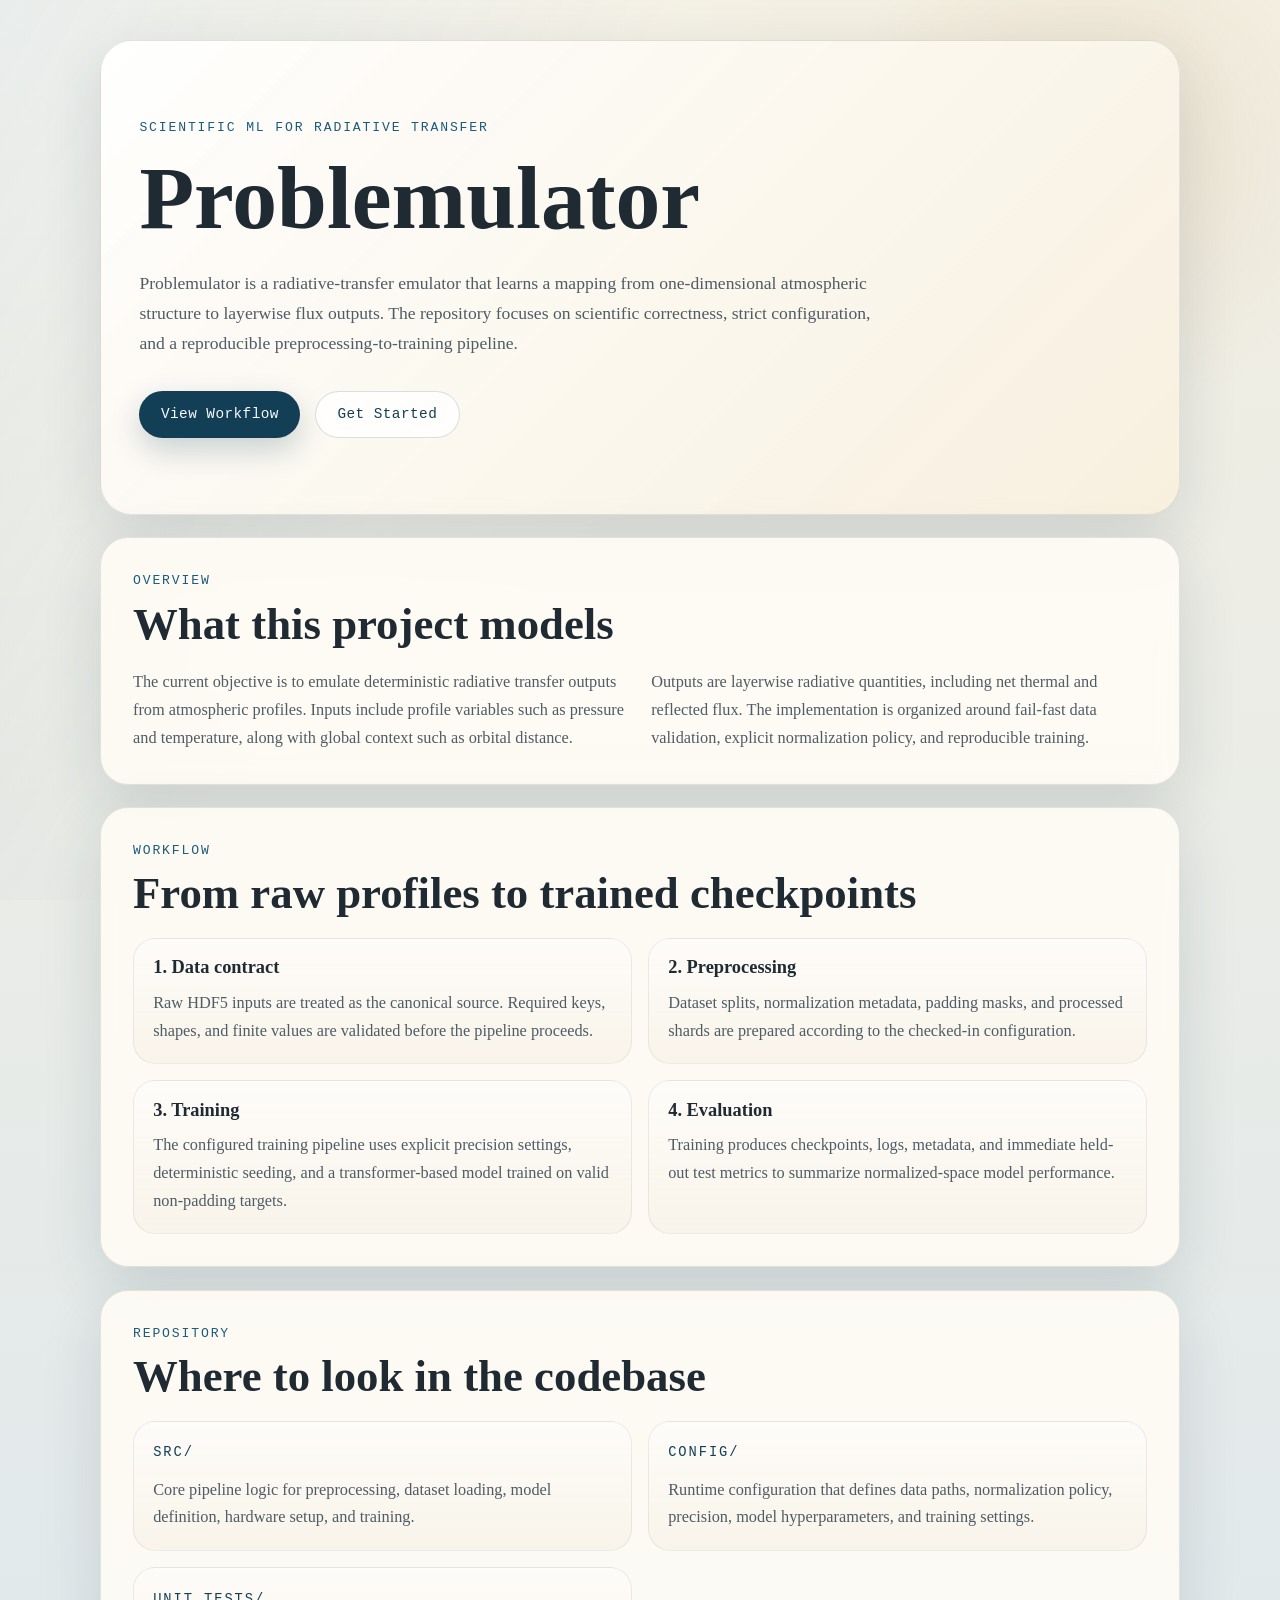
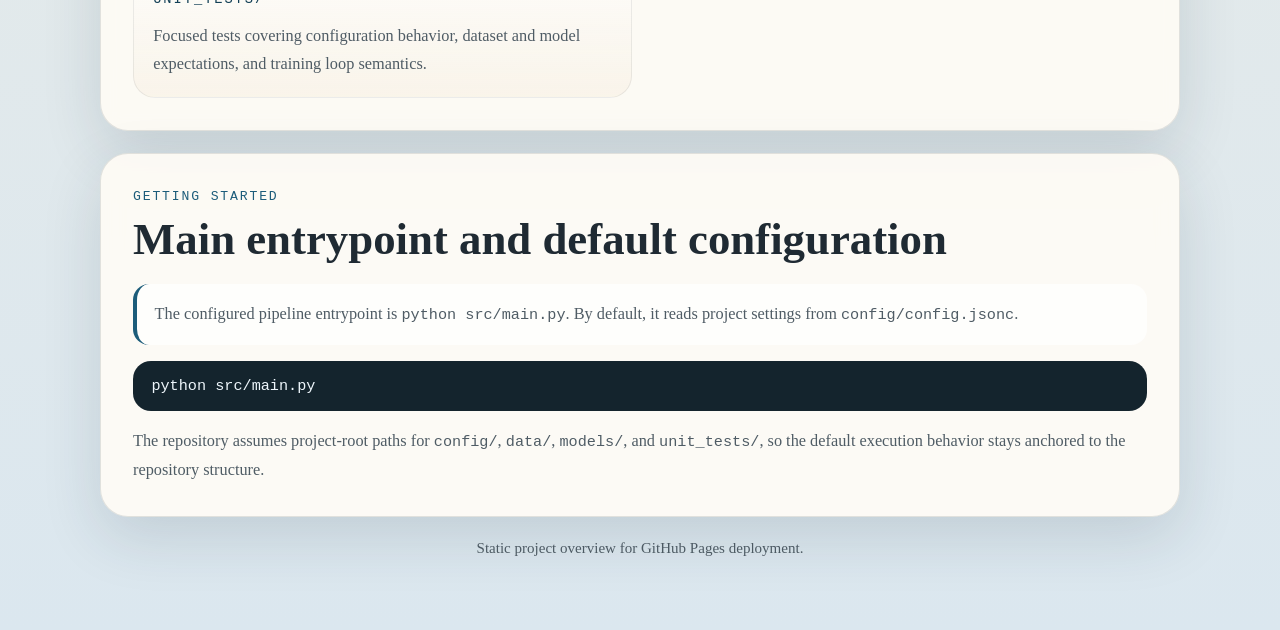
==== docs/index.html @ 1169bf48 "added docs" ====
<!DOCTYPE html>
<html lang="en">
<head>
  <meta http-equiv="Content-Type" content="text/html; charset=utf-8">
  <meta name="viewport" content="width=device-width, initial-scale=1">
  <title>Problemulator</title>
  <meta
    name="description"
    content="Problemulator is a scientific emulator for one-dimensional radiative transfer profiles."
  >
  <link rel="stylesheet" type="text/css" href="assets/site.css">
</head>
<body>
  <div class="page-shell">
    <div class="hero">
      <p class="eyebrow">Scientific ML for Radiative Transfer</p>
      <h1>Problemulator</h1>
      <p class="hero-copy">
        Problemulator is a radiative-transfer emulator that learns a mapping from
        one-dimensional atmospheric structure to layerwise flux outputs. The
        repository focuses on scientific correctness, strict configuration, and a
        reproducible preprocessing-to-training pipeline.
      </p>
      <div class="hero-actions">
        <a class="button button-primary" href="#workflow">View Workflow</a>
        <a class="button button-secondary" href="#getting-started">Get Started</a>
      </div>
    </div>

    <div class="main-content">
      <div class="section-card" id="overview">
        <div class="section-heading">
          <p class="section-label">Overview</p>
          <h2>What this project models</h2>
        </div>
        <div class="two-column">
          <div>
            <p>
              The current objective is to emulate deterministic radiative transfer
              outputs from atmospheric profiles. Inputs include profile variables
              such as pressure and temperature, along with global context such as
              orbital distance.
            </p>
          </div>
          <div>
            <p>
              Outputs are layerwise radiative quantities, including net thermal and
              reflected flux. The implementation is organized around fail-fast data
              validation, explicit normalization policy, and reproducible training.
            </p>
          </div>
        </div>
      </div>

      <div class="section-card" id="workflow">
        <div class="section-heading">
          <p class="section-label">Workflow</p>
          <h2>From raw profiles to trained checkpoints</h2>
        </div>
        <div class="grid">
          <div class="info-card">
            <h3>1. Data contract</h3>
            <p>
              Raw HDF5 inputs are treated as the canonical source. Required keys,
              shapes, and finite values are validated before the pipeline proceeds.
            </p>
          </div>
          <div class="info-card">
            <h3>2. Preprocessing</h3>
            <p>
              Dataset splits, normalization metadata, padding masks, and processed
              shards are prepared according to the checked-in configuration.
            </p>
          </div>
          <div class="info-card">
            <h3>3. Training</h3>
            <p>
              The configured training pipeline uses explicit precision settings,
              deterministic seeding, and a transformer-based model trained on valid
              non-padding targets.
            </p>
          </div>
          <div class="info-card">
            <h3>4. Evaluation</h3>
            <p>
              Training produces checkpoints, logs, metadata, and immediate held-out
              test metrics to summarize normalized-space model performance.
            </p>
          </div>
        </div>
      </div>

      <div class="section-card" id="structure">
        <div class="section-heading">
          <p class="section-label">Repository</p>
          <h2>Where to look in the codebase</h2>
        </div>
        <div class="grid">
          <div class="path-card">
            <p class="path-name">src/</p>
            <p>
              Core pipeline logic for preprocessing, dataset loading, model
              definition, hardware setup, and training.
            </p>
          </div>
          <div class="path-card">
            <p class="path-name">config/</p>
            <p>
              Runtime configuration that defines data paths, normalization policy,
              precision, model hyperparameters, and training settings.
            </p>
          </div>
          <div class="path-card">
            <p class="path-name">unit_tests/</p>
            <p>
              Focused tests covering configuration behavior, dataset and model
              expectations, and training loop semantics.
            </p>
          </div>
        </div>
      </div>

      <div class="section-card" id="getting-started">
        <div class="section-heading">
          <p class="section-label">Getting Started</p>
          <h2>Main entrypoint and default configuration</h2>
        </div>
        <div class="callout">
          <p>
            The configured pipeline entrypoint is <code>python src/main.py</code>.
            By default, it reads project settings from
            <code>config/config.jsonc</code>.
          </p>
        </div>
        <div class="code-block">
<pre><code>python src/main.py</code></pre>
        </div>
        <p class="supporting-copy">
          The repository assumes project-root paths for <code>config/</code>,
          <code>data/</code>, <code>models/</code>, and <code>unit_tests/</code>,
          so the default execution behavior stays anchored to the repository
          structure.
        </p>
      </div>
    </div>

    <div class="footer">
      <p>Static project overview for GitHub Pages deployment.</p>
    </div>
  </div>
</body>
</html>
---- docs/assets/site.css ----
:root {
  --bg-top: #f3efe2;
  --bg-bottom: #dbe7ef;
  --panel: rgba(255, 252, 246, 0.9);
  --panel-strong: #f9f4ea;
  --text-main: #1f2a33;
  --text-soft: #4f5c65;
  --accent: #1c5c7a;
  --accent-strong: #123f56;
  --line: rgba(31, 42, 51, 0.12);
  --shadow: 0 20px 60px rgba(29, 50, 63, 0.14);
  --max-width: 1080px;
}

* {
  box-sizing: border-box;
}

html {
  scroll-behavior: smooth;
}

body {
  margin: 0;
  min-height: 100vh;
  color: var(--text-main);
  font-family: "Iowan Old Style", "Palatino Linotype", "Book Antiqua", Georgia, serif;
  background:
    radial-gradient(circle at top left, rgba(255, 255, 255, 0.7), transparent 32%),
    linear-gradient(180deg, var(--bg-top) 0%, var(--bg-bottom) 100%);
}

body::before {
  content: "";
  position: fixed;
  inset: 0;
  pointer-events: none;
  background:
    linear-gradient(120deg, rgba(28, 92, 122, 0.08), transparent 38%),
    radial-gradient(circle at 85% 18%, rgba(196, 137, 70, 0.12), transparent 20%);
}

.page-shell {
  position: relative;
  width: min(calc(100% - 2rem), var(--max-width));
  margin: 0 auto;
  padding: 2.5rem 0 4rem;
}

.hero {
  padding: 4.75rem clamp(1.5rem, 3vw, 3rem);
  border: 1px solid var(--line);
  border-radius: 32px;
  background:
    linear-gradient(135deg, rgba(255, 255, 255, 0.85), rgba(247, 239, 221, 0.92)),
    var(--panel);
  box-shadow: var(--shadow);
}

.eyebrow,
.section-label,
.path-name {
  margin: 0;
  font-family: "Courier New", Courier, monospace;
  letter-spacing: 0.14em;
  text-transform: uppercase;
}

.eyebrow,
.section-label {
  color: var(--accent);
  font-size: 0.82rem;
}

h1,
h2,
h3 {
  margin: 0;
  line-height: 1.05;
  font-weight: 700;
}

h1 {
  max-width: 10ch;
  margin-top: 0.75rem;
  font-size: clamp(3rem, 8vw, 5.6rem);
}

h2 {
  margin-top: 0.5rem;
  font-size: clamp(1.85rem, 3.8vw, 2.8rem);
}

h3 {
  font-size: 1.15rem;
}

p {
  margin: 0;
  line-height: 1.7;
  font-size: 1.02rem;
  color: var(--text-soft);
}

.hero-copy {
  max-width: 46rem;
  margin-top: 1.5rem;
  font-size: 1.1rem;
}

.hero-actions {
  display: flex;
  flex-wrap: wrap;
  gap: 0.9rem;
  margin-top: 2rem;
}

.button {
  display: inline-flex;
  align-items: center;
  justify-content: center;
  padding: 0.9rem 1.35rem;
  border-radius: 999px;
  font-family: "Courier New", Courier, monospace;
  font-size: 0.9rem;
  letter-spacing: 0.03em;
  text-decoration: none;
  transition: transform 180ms ease, box-shadow 180ms ease, background-color 180ms ease;
}

.button:hover,
.button:focus-visible {
  transform: translateY(-1px);
}

.button-primary {
  color: #f7f9fb;
  background: var(--accent-strong);
  box-shadow: 0 12px 30px rgba(18, 63, 86, 0.22);
}

.button-secondary {
  color: var(--accent-strong);
  background: rgba(255, 255, 255, 0.75);
  border: 1px solid rgba(28, 92, 122, 0.18);
}

.main-content {
  display: grid;
  gap: 1.4rem;
  margin-top: 1.4rem;
}

.section-card {
  padding: clamp(1.5rem, 2.5vw, 2.4rem);
  border: 1px solid var(--line);
  border-radius: 28px;
  background: var(--panel);
  box-shadow: var(--shadow);
  backdrop-filter: blur(10px);
}

.section-heading {
  margin-bottom: 1.3rem;
}

.two-column {
  display: grid;
  grid-template-columns: repeat(2, minmax(0, 1fr));
  gap: 1.4rem;
}

.grid {
  display: grid;
  grid-template-columns: repeat(2, minmax(0, 1fr));
  gap: 1rem;
}

.info-card,
.path-card {
  padding: 1.2rem;
  border: 1px solid rgba(31, 42, 51, 0.08);
  border-radius: 22px;
  background:
    linear-gradient(180deg, rgba(255, 255, 255, 0.72), rgba(249, 244, 234, 0.96)),
    var(--panel-strong);
}

.info-card h3,
.path-card .path-name {
  margin-bottom: 0.7rem;
}

.path-name {
  color: var(--accent-strong);
  font-size: 0.86rem;
}

.callout {
  padding: 1rem 1.1rem;
  border-left: 4px solid var(--accent);
  border-radius: 16px;
  background: rgba(255, 255, 255, 0.68);
}

.code-block {
  margin-top: 1rem;
  overflow-x: auto;
  border-radius: 18px;
  background: #14242d;
}

pre {
  margin: 0;
  padding: 1rem 1.15rem;
}

code {
  font-family: "SFMono-Regular", Consolas, "Liberation Mono", Menlo, monospace;
  font-size: 0.95rem;
}

pre code {
  color: #eef6fb;
}

.supporting-copy {
  margin-top: 1rem;
}

.footer {
  padding: 1.2rem 0 0.3rem;
  text-align: center;
}

.footer p {
  font-size: 0.94rem;
}

@media (max-width: 760px) {
  .page-shell {
    width: min(calc(100% - 1rem), var(--max-width));
    padding-top: 1rem;
    padding-bottom: 2rem;
  }

  .hero {
    padding: 3rem 1.2rem;
    border-radius: 26px;
  }

  .section-card {
    border-radius: 24px;
  }

  .two-column,
  .grid {
    grid-template-columns: 1fr;
  }

  .hero-actions {
    flex-direction: column;
  }

  .button {
    width: 100%;
  }
}
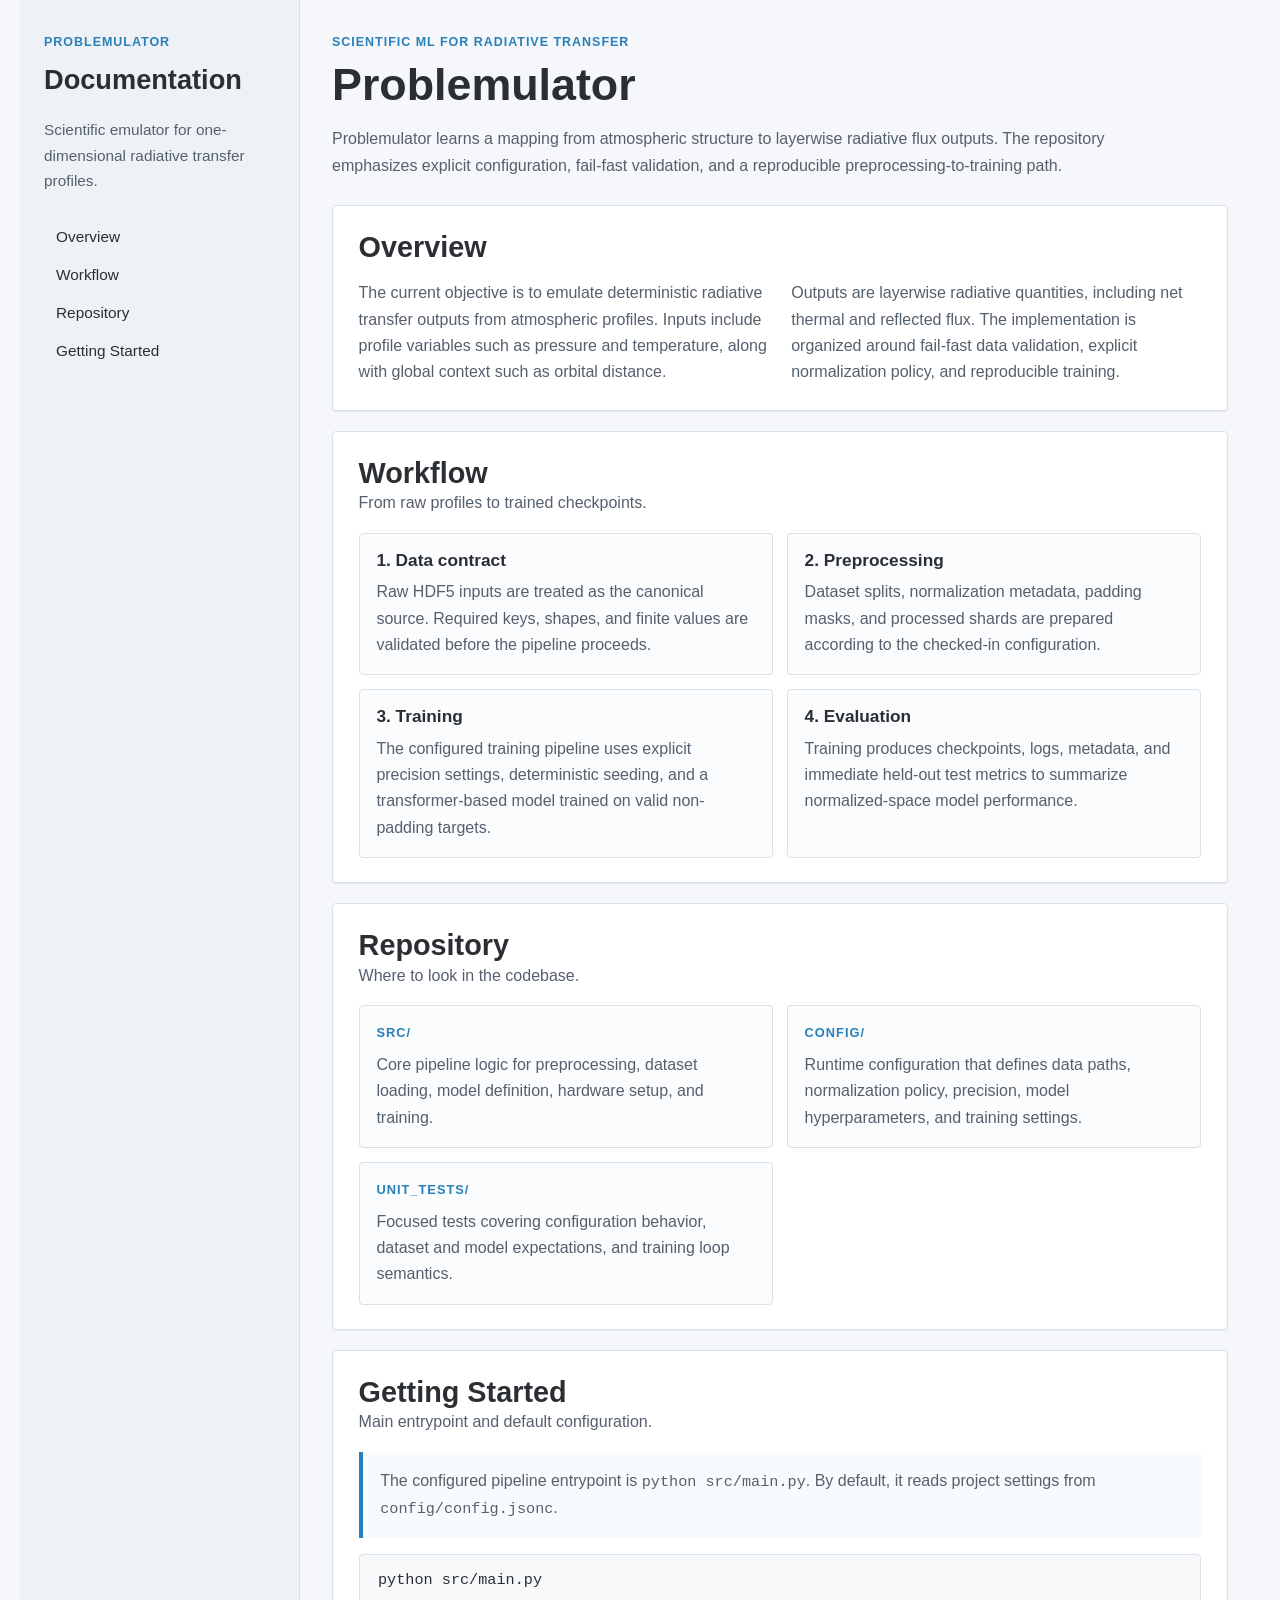
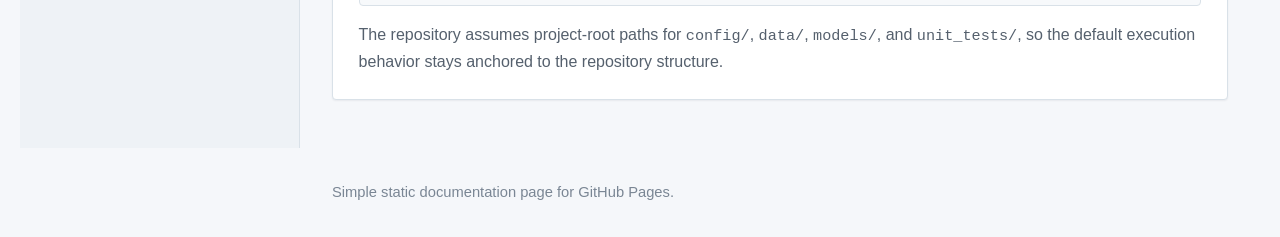
==== commit 5c165639: "changing docs pages" ====
--- a/docs/index.html
+++ b/docs/index.html
@@ -12,26 +12,36 @@
 </head>
 <body>
   <div class="page-shell">
-    <div class="hero">
-      <p class="eyebrow">Scientific ML for Radiative Transfer</p>
-      <h1>Problemulator</h1>
-      <p class="hero-copy">
-        Problemulator is a radiative-transfer emulator that learns a mapping from
-        one-dimensional atmospheric structure to layerwise flux outputs. The
-        repository focuses on scientific correctness, strict configuration, and a
-        reproducible preprocessing-to-training pipeline.
-      </p>
-      <div class="hero-actions">
-        <a class="button button-primary" href="#workflow">View Workflow</a>
-        <a class="button button-secondary" href="#getting-started">Get Started</a>
+    <div class="sidebar">
+      <div class="sidebar-inner">
+        <p class="sidebar-kicker">Problemulator</p>
+        <p class="sidebar-title">Documentation</p>
+        <p class="sidebar-copy">
+          Scientific emulator for one-dimensional radiative transfer profiles.
+        </p>
+        <div class="sidebar-nav">
+          <a href="#overview">Overview</a>
+          <a href="#workflow">Workflow</a>
+          <a href="#structure">Repository</a>
+          <a href="#getting-started">Getting Started</a>
+        </div>
       </div>
     </div>
 
     <div class="main-content">
+      <div class="content-header">
+        <p class="content-kicker">Scientific ML for Radiative Transfer</p>
+        <h1>Problemulator</h1>
+        <p class="content-copy">
+          Problemulator learns a mapping from atmospheric structure to layerwise
+          radiative flux outputs. The repository emphasizes explicit configuration,
+          fail-fast validation, and a reproducible preprocessing-to-training path.
+        </p>
+      </div>
+
       <div class="section-card" id="overview">
         <div class="section-heading">
-          <p class="section-label">Overview</p>
-          <h2>What this project models</h2>
+          <h2>Overview</h2>
         </div>
         <div class="two-column">
           <div>
@@ -54,8 +64,8 @@
 
       <div class="section-card" id="workflow">
         <div class="section-heading">
-          <p class="section-label">Workflow</p>
-          <h2>From raw profiles to trained checkpoints</h2>
+          <h2>Workflow</h2>
+          <p>From raw profiles to trained checkpoints.</p>
         </div>
         <div class="grid">
           <div class="info-card">
@@ -92,8 +102,8 @@
 
       <div class="section-card" id="structure">
         <div class="section-heading">
-          <p class="section-label">Repository</p>
-          <h2>Where to look in the codebase</h2>
+          <h2>Repository</h2>
+          <p>Where to look in the codebase.</p>
         </div>
         <div class="grid">
           <div class="path-card">
@@ -122,8 +132,8 @@
 
       <div class="section-card" id="getting-started">
         <div class="section-heading">
-          <p class="section-label">Getting Started</p>
-          <h2>Main entrypoint and default configuration</h2>
+          <h2>Getting Started</h2>
+          <p>Main entrypoint and default configuration.</p>
         </div>
         <div class="callout">
           <p>
@@ -145,7 +155,7 @@
     </div>
 
     <div class="footer">
-      <p>Static project overview for GitHub Pages deployment.</p>
+      <p>Simple static documentation page for GitHub Pages.</p>
     </div>
   </div>
 </body>
--- a/docs/assets/site.css
+++ b/docs/assets/site.css
@@ -1,15 +1,15 @@
 :root {
-  --bg-top: #f3efe2;
-  --bg-bottom: #dbe7ef;
-  --panel: rgba(255, 252, 246, 0.9);
-  --panel-strong: #f9f4ea;
-  --text-main: #1f2a33;
-  --text-soft: #4f5c65;
-  --accent: #1c5c7a;
-  --accent-strong: #123f56;
-  --line: rgba(31, 42, 51, 0.12);
-  --shadow: 0 20px 60px rgba(29, 50, 63, 0.14);
-  --max-width: 1080px;
+  --page-bg: #f5f7fa;
+  --sidebar-bg: #eef2f6;
+  --panel: #ffffff;
+  --text-main: #2b2f33;
+  --text-soft: #55606d;
+  --text-faint: #7a8694;
+  --accent: #2980b9;
+  --accent-dark: #1f6a9a;
+  --line: #d9e1e8;
+  --shadow: 0 1px 2px rgba(16, 24, 40, 0.06);
+  --max-width: 1240px;
 }
 
 * {
@@ -24,144 +24,133 @@
   margin: 0;
   min-height: 100vh;
   color: var(--text-main);
-  font-family: "Iowan Old Style", "Palatino Linotype", "Book Antiqua", Georgia, serif;
-  background:
-    radial-gradient(circle at top left, rgba(255, 255, 255, 0.7), transparent 32%),
-    linear-gradient(180deg, var(--bg-top) 0%, var(--bg-bottom) 100%);
-}
-
-body::before {
-  content: "";
-  position: fixed;
-  inset: 0;
-  pointer-events: none;
-  background:
-    linear-gradient(120deg, rgba(28, 92, 122, 0.08), transparent 38%),
-    radial-gradient(circle at 85% 18%, rgba(196, 137, 70, 0.12), transparent 20%);
+  font-family: Arial, Helvetica, sans-serif;
+  background: var(--page-bg);
 }
 
 .page-shell {
-  position: relative;
+  display: grid;
+  grid-template-columns: 280px minmax(0, 1fr);
+  gap: 2rem;
   width: min(calc(100% - 2rem), var(--max-width));
   margin: 0 auto;
-  padding: 2.5rem 0 4rem;
-}
-
-.hero {
-  padding: 4.75rem clamp(1.5rem, 3vw, 3rem);
-  border: 1px solid var(--line);
-  border-radius: 32px;
-  background:
-    linear-gradient(135deg, rgba(255, 255, 255, 0.85), rgba(247, 239, 221, 0.92)),
-    var(--panel);
-  box-shadow: var(--shadow);
-}
-
-.eyebrow,
-.section-label,
+  padding: 0;
+}
+
+.sidebar {
+  min-height: 100vh;
+  border-right: 1px solid var(--line);
+  background: var(--sidebar-bg);
+}
+
+.sidebar-inner {
+  position: sticky;
+  top: 0;
+  padding: 2rem 1.5rem;
+}
+
+.sidebar-kicker,
+.path-name,
+.content-kicker {
+  margin: 0;
+  font-size: 0.78rem;
+  font-weight: 700;
+  letter-spacing: 0.08em;
+  text-transform: uppercase;
+}
+
+.sidebar-kicker,
+.content-kicker,
 .path-name {
-  margin: 0;
-  font-family: "Courier New", Courier, monospace;
-  letter-spacing: 0.14em;
-  text-transform: uppercase;
-}
-
-.eyebrow,
-.section-label {
   color: var(--accent);
-  font-size: 0.82rem;
+}
+
+.sidebar-title {
+  margin: 0.35rem 0 0;
+  font-size: 1.7rem;
+  font-weight: 700;
+  color: var(--text-main);
+}
+
+.sidebar-copy {
+  margin-top: 0.9rem;
+  font-size: 0.96rem;
+}
+
+.sidebar-nav {
+  display: grid;
+  gap: 0.15rem;
+  margin-top: 1.6rem;
+}
+
+.sidebar-nav a {
+  display: block;
+  padding: 0.55rem 0.75rem;
+  border-radius: 4px;
+  color: var(--text-main);
+  font-size: 0.96rem;
+  text-decoration: none;
+}
+
+.sidebar-nav a:hover,
+.sidebar-nav a:focus-visible {
+  color: var(--accent-dark);
+  background: rgba(41, 128, 185, 0.08);
 }
 
 h1,
 h2,
 h3 {
   margin: 0;
-  line-height: 1.05;
+  line-height: 1.2;
   font-weight: 700;
 }
 
 h1 {
-  max-width: 10ch;
-  margin-top: 0.75rem;
-  font-size: clamp(3rem, 8vw, 5.6rem);
+  margin-top: 0.35rem;
+  font-size: clamp(2.1rem, 4vw, 2.8rem);
 }
 
 h2 {
-  margin-top: 0.5rem;
-  font-size: clamp(1.85rem, 3.8vw, 2.8rem);
+  font-size: 1.8rem;
 }
 
 h3 {
-  font-size: 1.15rem;
+  font-size: 1.08rem;
 }
 
 p {
   margin: 0;
-  line-height: 1.7;
-  font-size: 1.02rem;
+  line-height: 1.65;
+  font-size: 1rem;
   color: var(--text-soft);
 }
 
-.hero-copy {
-  max-width: 46rem;
-  margin-top: 1.5rem;
-  font-size: 1.1rem;
-}
-
-.hero-actions {
-  display: flex;
-  flex-wrap: wrap;
-  gap: 0.9rem;
-  margin-top: 2rem;
-}
-
-.button {
-  display: inline-flex;
-  align-items: center;
-  justify-content: center;
-  padding: 0.9rem 1.35rem;
-  border-radius: 999px;
-  font-family: "Courier New", Courier, monospace;
-  font-size: 0.9rem;
-  letter-spacing: 0.03em;
-  text-decoration: none;
-  transition: transform 180ms ease, box-shadow 180ms ease, background-color 180ms ease;
-}
-
-.button:hover,
-.button:focus-visible {
-  transform: translateY(-1px);
-}
-
-.button-primary {
-  color: #f7f9fb;
-  background: var(--accent-strong);
-  box-shadow: 0 12px 30px rgba(18, 63, 86, 0.22);
-}
-
-.button-secondary {
-  color: var(--accent-strong);
-  background: rgba(255, 255, 255, 0.75);
-  border: 1px solid rgba(28, 92, 122, 0.18);
-}
-
 .main-content {
   display: grid;
-  gap: 1.4rem;
-  margin-top: 1.4rem;
+  gap: 1.25rem;
+  padding: 2rem 2rem 3rem 0;
+}
+
+.content-header {
+  padding: 0 0 0.35rem;
+}
+
+.content-copy {
+  max-width: 52rem;
+  margin-top: 0.9rem;
 }
 
 .section-card {
-  padding: clamp(1.5rem, 2.5vw, 2.4rem);
+  padding: 1.5rem 1.6rem;
   border: 1px solid var(--line);
-  border-radius: 28px;
+  border-radius: 4px;
   background: var(--panel);
   box-shadow: var(--shadow);
-  backdrop-filter: blur(10px);
 }
 
 .section-heading {
-  margin-bottom: 1.3rem;
+  margin-bottom: 1rem;
 }
 
 .two-column {
@@ -173,41 +162,38 @@
 .grid {
   display: grid;
   grid-template-columns: repeat(2, minmax(0, 1fr));
-  gap: 1rem;
+  gap: 0.85rem;
 }
 
 .info-card,
 .path-card {
-  padding: 1.2rem;
-  border: 1px solid rgba(31, 42, 51, 0.08);
-  border-radius: 22px;
-  background:
-    linear-gradient(180deg, rgba(255, 255, 255, 0.72), rgba(249, 244, 234, 0.96)),
-    var(--panel-strong);
+  padding: 1rem 1.05rem;
+  border: 1px solid var(--line);
+  border-radius: 4px;
+  background: #fbfcfd;
 }
 
 .info-card h3,
 .path-card .path-name {
-  margin-bottom: 0.7rem;
+  margin-bottom: 0.55rem;
 }
 
 .path-name {
-  color: var(--accent-strong);
-  font-size: 0.86rem;
+  font-size: 0.8rem;
 }
 
 .callout {
   padding: 1rem 1.1rem;
   border-left: 4px solid var(--accent);
-  border-radius: 16px;
-  background: rgba(255, 255, 255, 0.68);
+  background: #f8fbfe;
 }
 
 .code-block {
   margin-top: 1rem;
   overflow-x: auto;
-  border-radius: 18px;
-  background: #14242d;
+  border: 1px solid var(--line);
+  border-radius: 4px;
+  background: #f7f9fb;
 }
 
 pre {
@@ -216,12 +202,12 @@
 }
 
 code {
-  font-family: "SFMono-Regular", Consolas, "Liberation Mono", Menlo, monospace;
+  font-family: Consolas, "Liberation Mono", Menlo, monospace;
   font-size: 0.95rem;
 }
 
 pre code {
-  color: #eef6fb;
+  color: var(--text-main);
 }
 
 .supporting-copy {
@@ -229,40 +215,44 @@
 }
 
 .footer {
-  padding: 1.2rem 0 0.3rem;
-  text-align: center;
+  grid-column: 2;
+  padding: 0 2rem 2rem 0;
 }
 
 .footer p {
-  font-size: 0.94rem;
+  font-size: 0.92rem;
+  color: var(--text-faint);
+}
+
+@media (max-width: 900px) {
+  .page-shell {
+    grid-template-columns: 1fr;
+    width: 100%;
+  }
+
+  .sidebar {
+    min-height: auto;
+    border-right: 0;
+    border-bottom: 1px solid var(--line);
+  }
+
+  .sidebar-inner {
+    position: static;
+  }
+
+  .main-content {
+    padding: 1.5rem 1rem 1rem;
+  }
+
+  .footer {
+    grid-column: 1;
+    padding: 0 1rem 2rem;
+  }
 }
 
 @media (max-width: 760px) {
-  .page-shell {
-    width: min(calc(100% - 1rem), var(--max-width));
-    padding-top: 1rem;
-    padding-bottom: 2rem;
-  }
-
-  .hero {
-    padding: 3rem 1.2rem;
-    border-radius: 26px;
-  }
-
-  .section-card {
-    border-radius: 24px;
-  }
-
   .two-column,
   .grid {
     grid-template-columns: 1fr;
   }
-
-  .hero-actions {
-    flex-direction: column;
-  }
-
-  .button {
-    width: 100%;
-  }
-}
+}
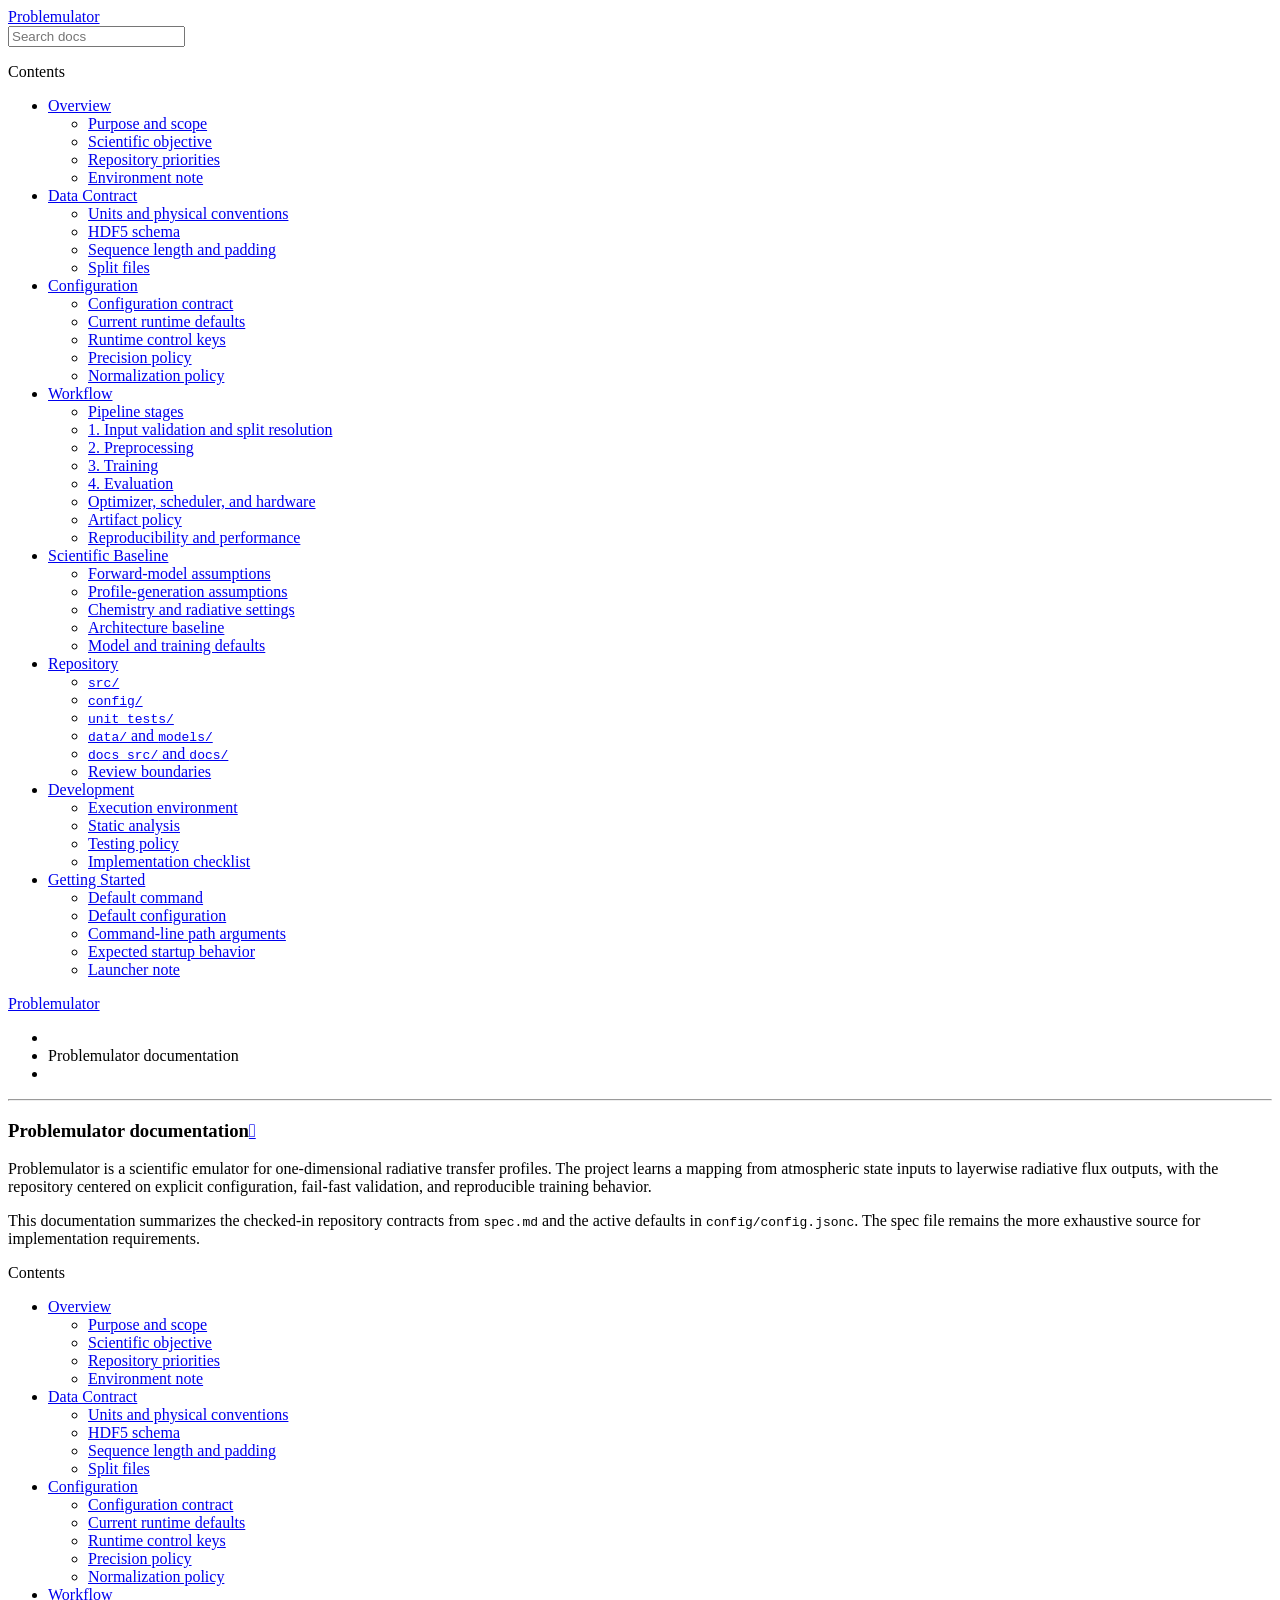
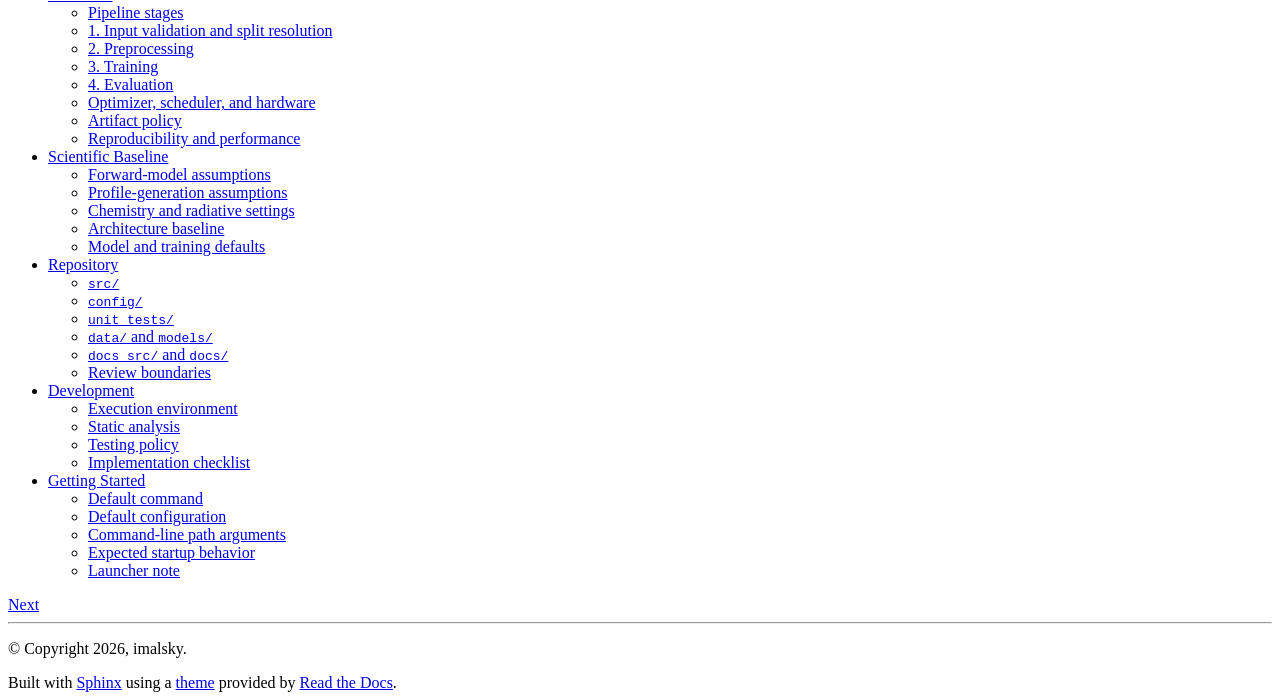
==== commit 2e9985f3: "more documentation" ====
--- a/docs/index.html
+++ b/docs/index.html
@@ -1,162 +1,247 @@
+
+
 <!DOCTYPE html>
-<html lang="en">
+<html class="writer-html5" lang="en" data-content_root="./">
 <head>
-  <meta http-equiv="Content-Type" content="text/html; charset=utf-8">
-  <meta name="viewport" content="width=device-width, initial-scale=1">
-  <title>Problemulator</title>
-  <meta
-    name="description"
-    content="Problemulator is a scientific emulator for one-dimensional radiative transfer profiles."
-  >
-  <link rel="stylesheet" type="text/css" href="assets/site.css">
+  <meta charset="utf-8" /><meta name="viewport" content="width=device-width, initial-scale=1" />
+
+  <meta name="viewport" content="width=device-width, initial-scale=1.0" />
+  <title>Problemulator documentation &mdash; Problemulator documentation</title>
+      <link rel="stylesheet" type="text/css" href="_static/pygments.css?v=b86133f3" />
+      <link rel="stylesheet" type="text/css" href="_static/css/theme.css?v=9edc463e" />
+
+  
+      <script src="_static/jquery.js?v=5d32c60e"></script>
+      <script src="_static/_sphinx_javascript_frameworks_compat.js?v=2cd50e6c"></script>
+      <script src="_static/documentation_options.js?v=5929fcd5"></script>
+      <script src="_static/doctools.js?v=fd6eb6e6"></script>
+      <script src="_static/sphinx_highlight.js?v=6ffebe34"></script>
+    <script src="_static/js/theme.js"></script>
+    <link rel="index" title="Index" href="genindex.html" />
+    <link rel="search" title="Search" href="search.html" />
+    <link rel="next" title="Overview" href="overview.html" /> 
 </head>
-<body>
-  <div class="page-shell">
-    <div class="sidebar">
-      <div class="sidebar-inner">
-        <p class="sidebar-kicker">Problemulator</p>
-        <p class="sidebar-title">Documentation</p>
-        <p class="sidebar-copy">
-          Scientific emulator for one-dimensional radiative transfer profiles.
-        </p>
-        <div class="sidebar-nav">
-          <a href="#overview">Overview</a>
-          <a href="#workflow">Workflow</a>
-          <a href="#structure">Repository</a>
-          <a href="#getting-started">Getting Started</a>
+
+<body class="wy-body-for-nav"> 
+  <div class="wy-grid-for-nav">
+    <nav data-toggle="wy-nav-shift" class="wy-nav-side">
+      <div class="wy-side-scroll">
+        <div class="wy-side-nav-search" >
+
+          
+          
+          <a href="#" class="icon icon-home">
+            Problemulator
+          </a>
+<div role="search">
+  <form id="rtd-search-form" class="wy-form" action="search.html" method="get">
+    <input type="text" name="q" placeholder="Search docs" aria-label="Search docs" />
+    <input type="hidden" name="check_keywords" value="yes" />
+    <input type="hidden" name="area" value="default" />
+  </form>
+</div>
+        </div><div class="wy-menu wy-menu-vertical" data-spy="affix" role="navigation" aria-label="Navigation menu">
+              <p class="caption" role="heading"><span class="caption-text">Contents</span></p>
+<ul>
+<li class="toctree-l1"><a class="reference internal" href="overview.html">Overview</a><ul>
+<li class="toctree-l2"><a class="reference internal" href="overview.html#purpose-and-scope">Purpose and scope</a></li>
+<li class="toctree-l2"><a class="reference internal" href="overview.html#scientific-objective">Scientific objective</a></li>
+<li class="toctree-l2"><a class="reference internal" href="overview.html#repository-priorities">Repository priorities</a></li>
+<li class="toctree-l2"><a class="reference internal" href="overview.html#environment-note">Environment note</a></li>
+</ul>
+</li>
+<li class="toctree-l1"><a class="reference internal" href="data_contract.html">Data Contract</a><ul>
+<li class="toctree-l2"><a class="reference internal" href="data_contract.html#units-and-physical-conventions">Units and physical conventions</a></li>
+<li class="toctree-l2"><a class="reference internal" href="data_contract.html#hdf5-schema">HDF5 schema</a></li>
+<li class="toctree-l2"><a class="reference internal" href="data_contract.html#sequence-length-and-padding">Sequence length and padding</a></li>
+<li class="toctree-l2"><a class="reference internal" href="data_contract.html#split-files">Split files</a></li>
+</ul>
+</li>
+<li class="toctree-l1"><a class="reference internal" href="configuration.html">Configuration</a><ul>
+<li class="toctree-l2"><a class="reference internal" href="configuration.html#configuration-contract">Configuration contract</a></li>
+<li class="toctree-l2"><a class="reference internal" href="configuration.html#current-runtime-defaults">Current runtime defaults</a></li>
+<li class="toctree-l2"><a class="reference internal" href="configuration.html#runtime-control-keys">Runtime control keys</a></li>
+<li class="toctree-l2"><a class="reference internal" href="configuration.html#precision-policy">Precision policy</a></li>
+<li class="toctree-l2"><a class="reference internal" href="configuration.html#normalization-policy">Normalization policy</a></li>
+</ul>
+</li>
+<li class="toctree-l1"><a class="reference internal" href="workflow.html">Workflow</a><ul>
+<li class="toctree-l2"><a class="reference internal" href="workflow.html#pipeline-stages">Pipeline stages</a></li>
+<li class="toctree-l2"><a class="reference internal" href="workflow.html#input-validation-and-split-resolution">1. Input validation and split resolution</a></li>
+<li class="toctree-l2"><a class="reference internal" href="workflow.html#preprocessing">2. Preprocessing</a></li>
+<li class="toctree-l2"><a class="reference internal" href="workflow.html#training">3. Training</a></li>
+<li class="toctree-l2"><a class="reference internal" href="workflow.html#evaluation">4. Evaluation</a></li>
+<li class="toctree-l2"><a class="reference internal" href="workflow.html#optimizer-scheduler-and-hardware">Optimizer, scheduler, and hardware</a></li>
+<li class="toctree-l2"><a class="reference internal" href="workflow.html#artifact-policy">Artifact policy</a></li>
+<li class="toctree-l2"><a class="reference internal" href="workflow.html#reproducibility-and-performance">Reproducibility and performance</a></li>
+</ul>
+</li>
+<li class="toctree-l1"><a class="reference internal" href="scientific_baseline.html">Scientific Baseline</a><ul>
+<li class="toctree-l2"><a class="reference internal" href="scientific_baseline.html#forward-model-assumptions">Forward-model assumptions</a></li>
+<li class="toctree-l2"><a class="reference internal" href="scientific_baseline.html#profile-generation-assumptions">Profile-generation assumptions</a></li>
+<li class="toctree-l2"><a class="reference internal" href="scientific_baseline.html#chemistry-and-radiative-settings">Chemistry and radiative settings</a></li>
+<li class="toctree-l2"><a class="reference internal" href="scientific_baseline.html#architecture-baseline">Architecture baseline</a></li>
+<li class="toctree-l2"><a class="reference internal" href="scientific_baseline.html#model-and-training-defaults">Model and training defaults</a></li>
+</ul>
+</li>
+<li class="toctree-l1"><a class="reference internal" href="repository.html">Repository</a><ul>
+<li class="toctree-l2"><a class="reference internal" href="repository.html#src"><code class="docutils literal notranslate"><span class="pre">src/</span></code></a></li>
+<li class="toctree-l2"><a class="reference internal" href="repository.html#config"><code class="docutils literal notranslate"><span class="pre">config/</span></code></a></li>
+<li class="toctree-l2"><a class="reference internal" href="repository.html#unit-tests"><code class="docutils literal notranslate"><span class="pre">unit_tests/</span></code></a></li>
+<li class="toctree-l2"><a class="reference internal" href="repository.html#data-and-models"><code class="docutils literal notranslate"><span class="pre">data/</span></code> and <code class="docutils literal notranslate"><span class="pre">models/</span></code></a></li>
+<li class="toctree-l2"><a class="reference internal" href="repository.html#docs-src-and-docs"><code class="docutils literal notranslate"><span class="pre">docs_src/</span></code> and <code class="docutils literal notranslate"><span class="pre">docs/</span></code></a></li>
+<li class="toctree-l2"><a class="reference internal" href="repository.html#review-boundaries">Review boundaries</a></li>
+</ul>
+</li>
+<li class="toctree-l1"><a class="reference internal" href="development.html">Development</a><ul>
+<li class="toctree-l2"><a class="reference internal" href="development.html#execution-environment">Execution environment</a></li>
+<li class="toctree-l2"><a class="reference internal" href="development.html#static-analysis">Static analysis</a></li>
+<li class="toctree-l2"><a class="reference internal" href="development.html#testing-policy">Testing policy</a></li>
+<li class="toctree-l2"><a class="reference internal" href="development.html#implementation-checklist">Implementation checklist</a></li>
+</ul>
+</li>
+<li class="toctree-l1"><a class="reference internal" href="getting_started.html">Getting Started</a><ul>
+<li class="toctree-l2"><a class="reference internal" href="getting_started.html#default-command">Default command</a></li>
+<li class="toctree-l2"><a class="reference internal" href="getting_started.html#default-configuration">Default configuration</a></li>
+<li class="toctree-l2"><a class="reference internal" href="getting_started.html#command-line-path-arguments">Command-line path arguments</a></li>
+<li class="toctree-l2"><a class="reference internal" href="getting_started.html#expected-startup-behavior">Expected startup behavior</a></li>
+<li class="toctree-l2"><a class="reference internal" href="getting_started.html#launcher-note">Launcher note</a></li>
+</ul>
+</li>
+</ul>
+
         </div>
       </div>
+    </nav>
+
+    <section data-toggle="wy-nav-shift" class="wy-nav-content-wrap"><nav class="wy-nav-top" aria-label="Mobile navigation menu" >
+          <i data-toggle="wy-nav-top" class="fa fa-bars"></i>
+          <a href="#">Problemulator</a>
+      </nav>
+
+      <div class="wy-nav-content">
+        <div class="rst-content">
+          <div role="navigation" aria-label="Page navigation">
+  <ul class="wy-breadcrumbs">
+      <li><a href="#" class="icon icon-home" aria-label="Home"></a></li>
+      <li class="breadcrumb-item active">Problemulator documentation</li>
+      <li class="wy-breadcrumbs-aside">
+      </li>
+  </ul>
+  <hr/>
+</div>
+          <div role="main" class="document" itemscope="itemscope" itemtype="http://schema.org/Article">
+           <div itemprop="articleBody">
+             
+  <section id="problemulator-documentation">
+<h1>Problemulator documentation<a class="headerlink" href="#problemulator-documentation" title="Link to this heading"></a></h1>
+<p>Problemulator is a scientific emulator for one-dimensional radiative transfer
+profiles. The project learns a mapping from atmospheric state inputs to
+layerwise radiative flux outputs, with the repository centered on explicit
+configuration, fail-fast validation, and reproducible training behavior.</p>
+<p>This documentation summarizes the checked-in repository contracts from
+<code class="docutils literal notranslate"><span class="pre">spec.md</span></code> and the active defaults in <code class="docutils literal notranslate"><span class="pre">config/config.jsonc</span></code>. The spec file
+remains the more exhaustive source for implementation requirements.</p>
+<div class="toctree-wrapper compound">
+<p class="caption" role="heading"><span class="caption-text">Contents</span></p>
+<ul>
+<li class="toctree-l1"><a class="reference internal" href="overview.html">Overview</a><ul>
+<li class="toctree-l2"><a class="reference internal" href="overview.html#purpose-and-scope">Purpose and scope</a></li>
+<li class="toctree-l2"><a class="reference internal" href="overview.html#scientific-objective">Scientific objective</a></li>
+<li class="toctree-l2"><a class="reference internal" href="overview.html#repository-priorities">Repository priorities</a></li>
+<li class="toctree-l2"><a class="reference internal" href="overview.html#environment-note">Environment note</a></li>
+</ul>
+</li>
+<li class="toctree-l1"><a class="reference internal" href="data_contract.html">Data Contract</a><ul>
+<li class="toctree-l2"><a class="reference internal" href="data_contract.html#units-and-physical-conventions">Units and physical conventions</a></li>
+<li class="toctree-l2"><a class="reference internal" href="data_contract.html#hdf5-schema">HDF5 schema</a></li>
+<li class="toctree-l2"><a class="reference internal" href="data_contract.html#sequence-length-and-padding">Sequence length and padding</a></li>
+<li class="toctree-l2"><a class="reference internal" href="data_contract.html#split-files">Split files</a></li>
+</ul>
+</li>
+<li class="toctree-l1"><a class="reference internal" href="configuration.html">Configuration</a><ul>
+<li class="toctree-l2"><a class="reference internal" href="configuration.html#configuration-contract">Configuration contract</a></li>
+<li class="toctree-l2"><a class="reference internal" href="configuration.html#current-runtime-defaults">Current runtime defaults</a></li>
+<li class="toctree-l2"><a class="reference internal" href="configuration.html#runtime-control-keys">Runtime control keys</a></li>
+<li class="toctree-l2"><a class="reference internal" href="configuration.html#precision-policy">Precision policy</a></li>
+<li class="toctree-l2"><a class="reference internal" href="configuration.html#normalization-policy">Normalization policy</a></li>
+</ul>
+</li>
+<li class="toctree-l1"><a class="reference internal" href="workflow.html">Workflow</a><ul>
+<li class="toctree-l2"><a class="reference internal" href="workflow.html#pipeline-stages">Pipeline stages</a></li>
+<li class="toctree-l2"><a class="reference internal" href="workflow.html#input-validation-and-split-resolution">1. Input validation and split resolution</a></li>
+<li class="toctree-l2"><a class="reference internal" href="workflow.html#preprocessing">2. Preprocessing</a></li>
+<li class="toctree-l2"><a class="reference internal" href="workflow.html#training">3. Training</a></li>
+<li class="toctree-l2"><a class="reference internal" href="workflow.html#evaluation">4. Evaluation</a></li>
+<li class="toctree-l2"><a class="reference internal" href="workflow.html#optimizer-scheduler-and-hardware">Optimizer, scheduler, and hardware</a></li>
+<li class="toctree-l2"><a class="reference internal" href="workflow.html#artifact-policy">Artifact policy</a></li>
+<li class="toctree-l2"><a class="reference internal" href="workflow.html#reproducibility-and-performance">Reproducibility and performance</a></li>
+</ul>
+</li>
+<li class="toctree-l1"><a class="reference internal" href="scientific_baseline.html">Scientific Baseline</a><ul>
+<li class="toctree-l2"><a class="reference internal" href="scientific_baseline.html#forward-model-assumptions">Forward-model assumptions</a></li>
+<li class="toctree-l2"><a class="reference internal" href="scientific_baseline.html#profile-generation-assumptions">Profile-generation assumptions</a></li>
+<li class="toctree-l2"><a class="reference internal" href="scientific_baseline.html#chemistry-and-radiative-settings">Chemistry and radiative settings</a></li>
+<li class="toctree-l2"><a class="reference internal" href="scientific_baseline.html#architecture-baseline">Architecture baseline</a></li>
+<li class="toctree-l2"><a class="reference internal" href="scientific_baseline.html#model-and-training-defaults">Model and training defaults</a></li>
+</ul>
+</li>
+<li class="toctree-l1"><a class="reference internal" href="repository.html">Repository</a><ul>
+<li class="toctree-l2"><a class="reference internal" href="repository.html#src"><code class="docutils literal notranslate"><span class="pre">src/</span></code></a></li>
+<li class="toctree-l2"><a class="reference internal" href="repository.html#config"><code class="docutils literal notranslate"><span class="pre">config/</span></code></a></li>
+<li class="toctree-l2"><a class="reference internal" href="repository.html#unit-tests"><code class="docutils literal notranslate"><span class="pre">unit_tests/</span></code></a></li>
+<li class="toctree-l2"><a class="reference internal" href="repository.html#data-and-models"><code class="docutils literal notranslate"><span class="pre">data/</span></code> and <code class="docutils literal notranslate"><span class="pre">models/</span></code></a></li>
+<li class="toctree-l2"><a class="reference internal" href="repository.html#docs-src-and-docs"><code class="docutils literal notranslate"><span class="pre">docs_src/</span></code> and <code class="docutils literal notranslate"><span class="pre">docs/</span></code></a></li>
+<li class="toctree-l2"><a class="reference internal" href="repository.html#review-boundaries">Review boundaries</a></li>
+</ul>
+</li>
+<li class="toctree-l1"><a class="reference internal" href="development.html">Development</a><ul>
+<li class="toctree-l2"><a class="reference internal" href="development.html#execution-environment">Execution environment</a></li>
+<li class="toctree-l2"><a class="reference internal" href="development.html#static-analysis">Static analysis</a></li>
+<li class="toctree-l2"><a class="reference internal" href="development.html#testing-policy">Testing policy</a></li>
+<li class="toctree-l2"><a class="reference internal" href="development.html#implementation-checklist">Implementation checklist</a></li>
+</ul>
+</li>
+<li class="toctree-l1"><a class="reference internal" href="getting_started.html">Getting Started</a><ul>
+<li class="toctree-l2"><a class="reference internal" href="getting_started.html#default-command">Default command</a></li>
+<li class="toctree-l2"><a class="reference internal" href="getting_started.html#default-configuration">Default configuration</a></li>
+<li class="toctree-l2"><a class="reference internal" href="getting_started.html#command-line-path-arguments">Command-line path arguments</a></li>
+<li class="toctree-l2"><a class="reference internal" href="getting_started.html#expected-startup-behavior">Expected startup behavior</a></li>
+<li class="toctree-l2"><a class="reference internal" href="getting_started.html#launcher-note">Launcher note</a></li>
+</ul>
+</li>
+</ul>
+</div>
+</section>
+
+
+           </div>
+          </div>
+          <footer><div class="rst-footer-buttons" role="navigation" aria-label="Footer">
+        <a href="overview.html" class="btn btn-neutral float-right" title="Overview" accesskey="n" rel="next">Next <span class="fa fa-arrow-circle-right" aria-hidden="true"></span></a>
     </div>
 
-    <div class="main-content">
-      <div class="content-header">
-        <p class="content-kicker">Scientific ML for Radiative Transfer</p>
-        <h1>Problemulator</h1>
-        <p class="content-copy">
-          Problemulator learns a mapping from atmospheric structure to layerwise
-          radiative flux outputs. The repository emphasizes explicit configuration,
-          fail-fast validation, and a reproducible preprocessing-to-training path.
-        </p>
-      </div>
-
-      <div class="section-card" id="overview">
-        <div class="section-heading">
-          <h2>Overview</h2>
-        </div>
-        <div class="two-column">
-          <div>
-            <p>
-              The current objective is to emulate deterministic radiative transfer
-              outputs from atmospheric profiles. Inputs include profile variables
-              such as pressure and temperature, along with global context such as
-              orbital distance.
-            </p>
-          </div>
-          <div>
-            <p>
-              Outputs are layerwise radiative quantities, including net thermal and
-              reflected flux. The implementation is organized around fail-fast data
-              validation, explicit normalization policy, and reproducible training.
-            </p>
-          </div>
+  <hr/>
+
+  <div role="contentinfo">
+    <p>&#169; Copyright 2026, imalsky.</p>
+  </div>
+
+  Built with <a href="https://www.sphinx-doc.org/">Sphinx</a> using a
+    <a href="https://github.com/readthedocs/sphinx_rtd_theme">theme</a>
+    provided by <a href="https://readthedocs.org">Read the Docs</a>.
+   
+
+</footer>
         </div>
       </div>
-
-      <div class="section-card" id="workflow">
-        <div class="section-heading">
-          <h2>Workflow</h2>
-          <p>From raw profiles to trained checkpoints.</p>
-        </div>
-        <div class="grid">
-          <div class="info-card">
-            <h3>1. Data contract</h3>
-            <p>
-              Raw HDF5 inputs are treated as the canonical source. Required keys,
-              shapes, and finite values are validated before the pipeline proceeds.
-            </p>
-          </div>
-          <div class="info-card">
-            <h3>2. Preprocessing</h3>
-            <p>
-              Dataset splits, normalization metadata, padding masks, and processed
-              shards are prepared according to the checked-in configuration.
-            </p>
-          </div>
-          <div class="info-card">
-            <h3>3. Training</h3>
-            <p>
-              The configured training pipeline uses explicit precision settings,
-              deterministic seeding, and a transformer-based model trained on valid
-              non-padding targets.
-            </p>
-          </div>
-          <div class="info-card">
-            <h3>4. Evaluation</h3>
-            <p>
-              Training produces checkpoints, logs, metadata, and immediate held-out
-              test metrics to summarize normalized-space model performance.
-            </p>
-          </div>
-        </div>
-      </div>
-
-      <div class="section-card" id="structure">
-        <div class="section-heading">
-          <h2>Repository</h2>
-          <p>Where to look in the codebase.</p>
-        </div>
-        <div class="grid">
-          <div class="path-card">
-            <p class="path-name">src/</p>
-            <p>
-              Core pipeline logic for preprocessing, dataset loading, model
-              definition, hardware setup, and training.
-            </p>
-          </div>
-          <div class="path-card">
-            <p class="path-name">config/</p>
-            <p>
-              Runtime configuration that defines data paths, normalization policy,
-              precision, model hyperparameters, and training settings.
-            </p>
-          </div>
-          <div class="path-card">
-            <p class="path-name">unit_tests/</p>
-            <p>
-              Focused tests covering configuration behavior, dataset and model
-              expectations, and training loop semantics.
-            </p>
-          </div>
-        </div>
-      </div>
-
-      <div class="section-card" id="getting-started">
-        <div class="section-heading">
-          <h2>Getting Started</h2>
-          <p>Main entrypoint and default configuration.</p>
-        </div>
-        <div class="callout">
-          <p>
-            The configured pipeline entrypoint is <code>python src/main.py</code>.
-            By default, it reads project settings from
-            <code>config/config.jsonc</code>.
-          </p>
-        </div>
-        <div class="code-block">
-<pre><code>python src/main.py</code></pre>
-        </div>
-        <p class="supporting-copy">
-          The repository assumes project-root paths for <code>config/</code>,
-          <code>data/</code>, <code>models/</code>, and <code>unit_tests/</code>,
-          so the default execution behavior stays anchored to the repository
-          structure.
-        </p>
-      </div>
-    </div>
-
-    <div class="footer">
-      <p>Simple static documentation page for GitHub Pages.</p>
-    </div>
+    </section>
   </div>
+  <script>
+      jQuery(function () {
+          SphinxRtdTheme.Navigation.enable(true);
+      });
+  </script> 
+
 </body>
-</html>
+</html>
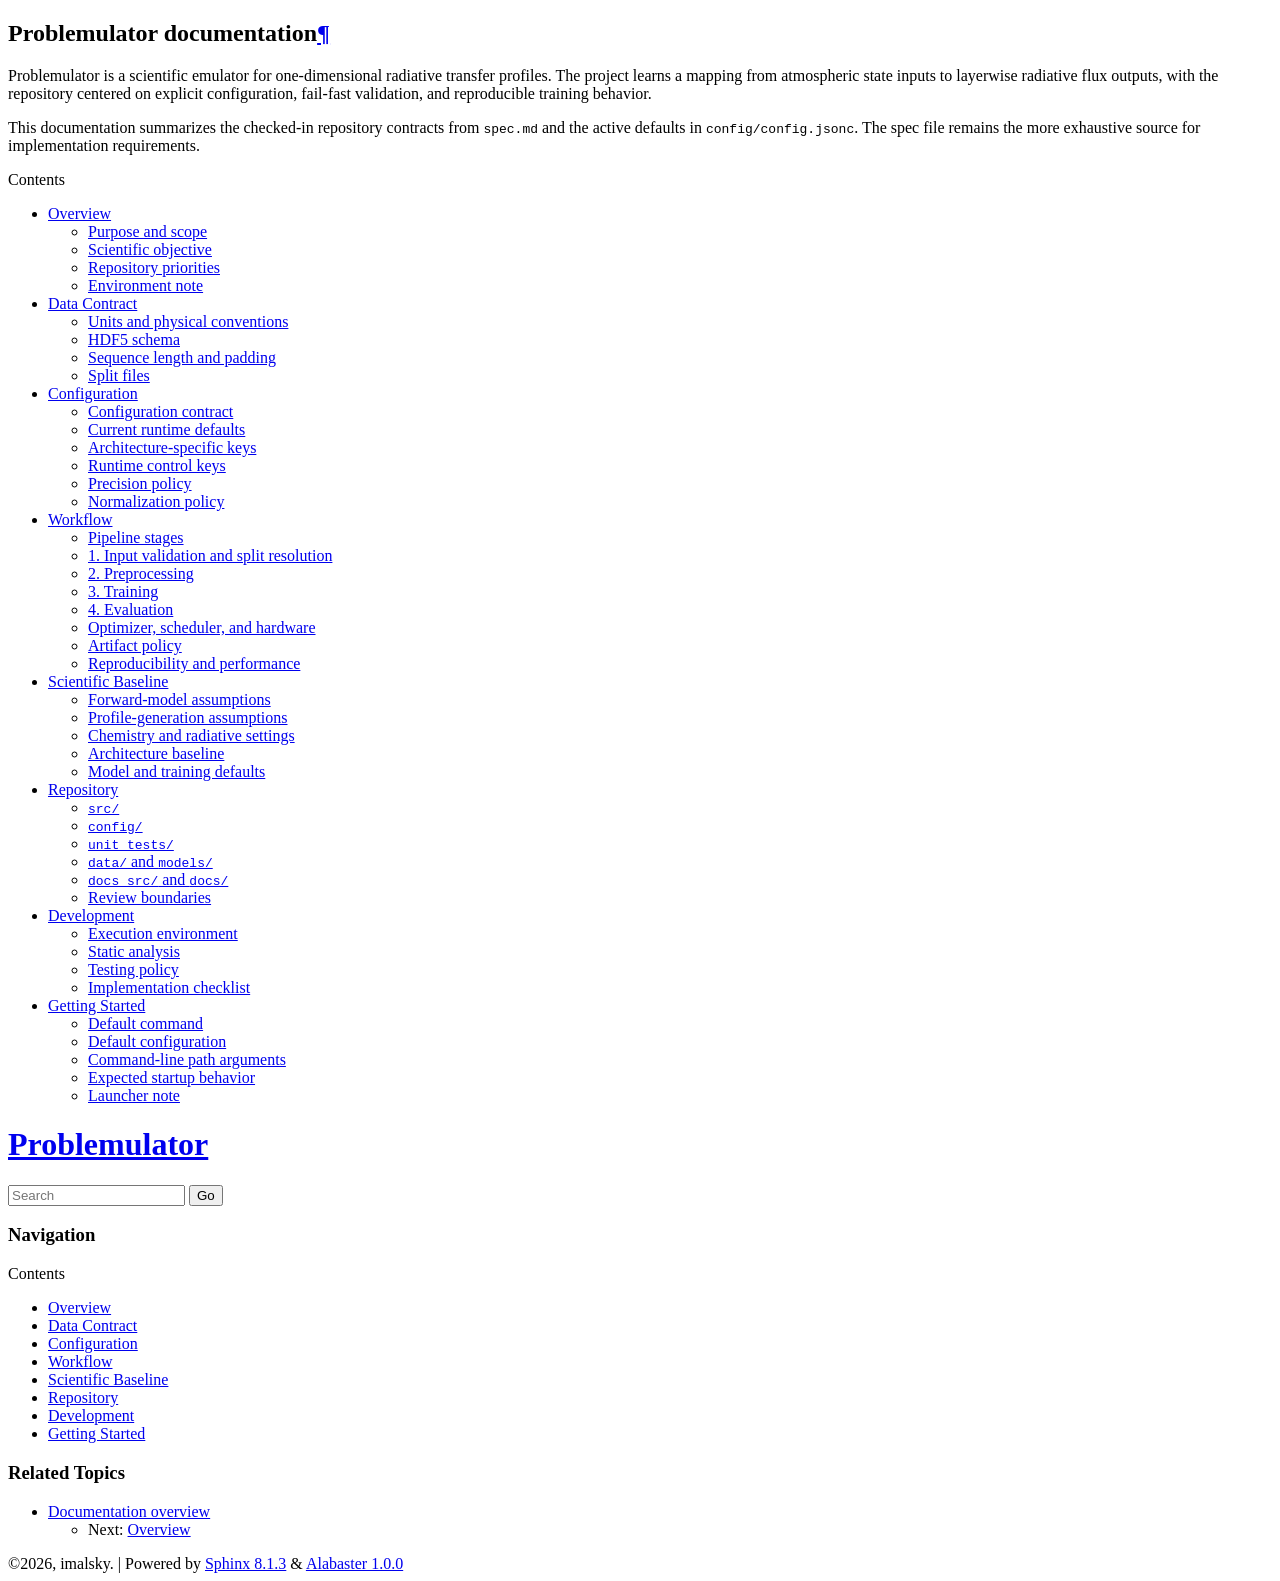
==== commit 812aa8b9: "cleaning up, adding a test" ====
--- a/docs/index.html
+++ b/docs/index.html
@@ -1,140 +1,39 @@
+<!DOCTYPE html>
 
+<html lang="en" data-content_root="./">
+  <head>
+    <meta charset="utf-8" />
+    <meta name="viewport" content="width=device-width, initial-scale=1.0" /><meta name="viewport" content="width=device-width, initial-scale=1" />
 
-<!DOCTYPE html>
-<html class="writer-html5" lang="en" data-content_root="./">
-<head>
-  <meta charset="utf-8" /><meta name="viewport" content="width=device-width, initial-scale=1" />
-
-  <meta name="viewport" content="width=device-width, initial-scale=1.0" />
-  <title>Problemulator documentation &mdash; Problemulator documentation</title>
-      <link rel="stylesheet" type="text/css" href="_static/pygments.css?v=b86133f3" />
-      <link rel="stylesheet" type="text/css" href="_static/css/theme.css?v=9edc463e" />
+    <title>Problemulator documentation &#8212; Problemulator documentation</title>
+    <link rel="stylesheet" type="text/css" href="_static/pygments.css?v=5ecbeea2" />
+    <link rel="stylesheet" type="text/css" href="_static/basic.css?v=686e5160" />
+    <link rel="stylesheet" type="text/css" href="_static/alabaster.css?v=27fed22d" />
+    <script src="_static/documentation_options.js?v=5929fcd5"></script>
+    <script src="_static/doctools.js?v=9bcbadda"></script>
+    <script src="_static/sphinx_highlight.js?v=dc90522c"></script>
+    <link rel="index" title="Index" href="genindex.html" />
+    <link rel="search" title="Search" href="search.html" />
+    <link rel="next" title="Overview" href="overview.html" />
+   
+  <link rel="stylesheet" href="_static/custom.css" type="text/css" />
+  
 
   
-      <script src="_static/jquery.js?v=5d32c60e"></script>
-      <script src="_static/_sphinx_javascript_frameworks_compat.js?v=2cd50e6c"></script>
-      <script src="_static/documentation_options.js?v=5929fcd5"></script>
-      <script src="_static/doctools.js?v=fd6eb6e6"></script>
-      <script src="_static/sphinx_highlight.js?v=6ffebe34"></script>
-    <script src="_static/js/theme.js"></script>
-    <link rel="index" title="Index" href="genindex.html" />
-    <link rel="search" title="Search" href="search.html" />
-    <link rel="next" title="Overview" href="overview.html" /> 
-</head>
+  
 
-<body class="wy-body-for-nav"> 
-  <div class="wy-grid-for-nav">
-    <nav data-toggle="wy-nav-shift" class="wy-nav-side">
-      <div class="wy-side-scroll">
-        <div class="wy-side-nav-search" >
+  </head><body>
+  
 
+    <div class="document">
+      <div class="documentwrapper">
+        <div class="bodywrapper">
           
-          
-          <a href="#" class="icon icon-home">
-            Problemulator
-          </a>
-<div role="search">
-  <form id="rtd-search-form" class="wy-form" action="search.html" method="get">
-    <input type="text" name="q" placeholder="Search docs" aria-label="Search docs" />
-    <input type="hidden" name="check_keywords" value="yes" />
-    <input type="hidden" name="area" value="default" />
-  </form>
-</div>
-        </div><div class="wy-menu wy-menu-vertical" data-spy="affix" role="navigation" aria-label="Navigation menu">
-              <p class="caption" role="heading"><span class="caption-text">Contents</span></p>
-<ul>
-<li class="toctree-l1"><a class="reference internal" href="overview.html">Overview</a><ul>
-<li class="toctree-l2"><a class="reference internal" href="overview.html#purpose-and-scope">Purpose and scope</a></li>
-<li class="toctree-l2"><a class="reference internal" href="overview.html#scientific-objective">Scientific objective</a></li>
-<li class="toctree-l2"><a class="reference internal" href="overview.html#repository-priorities">Repository priorities</a></li>
-<li class="toctree-l2"><a class="reference internal" href="overview.html#environment-note">Environment note</a></li>
-</ul>
-</li>
-<li class="toctree-l1"><a class="reference internal" href="data_contract.html">Data Contract</a><ul>
-<li class="toctree-l2"><a class="reference internal" href="data_contract.html#units-and-physical-conventions">Units and physical conventions</a></li>
-<li class="toctree-l2"><a class="reference internal" href="data_contract.html#hdf5-schema">HDF5 schema</a></li>
-<li class="toctree-l2"><a class="reference internal" href="data_contract.html#sequence-length-and-padding">Sequence length and padding</a></li>
-<li class="toctree-l2"><a class="reference internal" href="data_contract.html#split-files">Split files</a></li>
-</ul>
-</li>
-<li class="toctree-l1"><a class="reference internal" href="configuration.html">Configuration</a><ul>
-<li class="toctree-l2"><a class="reference internal" href="configuration.html#configuration-contract">Configuration contract</a></li>
-<li class="toctree-l2"><a class="reference internal" href="configuration.html#current-runtime-defaults">Current runtime defaults</a></li>
-<li class="toctree-l2"><a class="reference internal" href="configuration.html#runtime-control-keys">Runtime control keys</a></li>
-<li class="toctree-l2"><a class="reference internal" href="configuration.html#precision-policy">Precision policy</a></li>
-<li class="toctree-l2"><a class="reference internal" href="configuration.html#normalization-policy">Normalization policy</a></li>
-</ul>
-</li>
-<li class="toctree-l1"><a class="reference internal" href="workflow.html">Workflow</a><ul>
-<li class="toctree-l2"><a class="reference internal" href="workflow.html#pipeline-stages">Pipeline stages</a></li>
-<li class="toctree-l2"><a class="reference internal" href="workflow.html#input-validation-and-split-resolution">1. Input validation and split resolution</a></li>
-<li class="toctree-l2"><a class="reference internal" href="workflow.html#preprocessing">2. Preprocessing</a></li>
-<li class="toctree-l2"><a class="reference internal" href="workflow.html#training">3. Training</a></li>
-<li class="toctree-l2"><a class="reference internal" href="workflow.html#evaluation">4. Evaluation</a></li>
-<li class="toctree-l2"><a class="reference internal" href="workflow.html#optimizer-scheduler-and-hardware">Optimizer, scheduler, and hardware</a></li>
-<li class="toctree-l2"><a class="reference internal" href="workflow.html#artifact-policy">Artifact policy</a></li>
-<li class="toctree-l2"><a class="reference internal" href="workflow.html#reproducibility-and-performance">Reproducibility and performance</a></li>
-</ul>
-</li>
-<li class="toctree-l1"><a class="reference internal" href="scientific_baseline.html">Scientific Baseline</a><ul>
-<li class="toctree-l2"><a class="reference internal" href="scientific_baseline.html#forward-model-assumptions">Forward-model assumptions</a></li>
-<li class="toctree-l2"><a class="reference internal" href="scientific_baseline.html#profile-generation-assumptions">Profile-generation assumptions</a></li>
-<li class="toctree-l2"><a class="reference internal" href="scientific_baseline.html#chemistry-and-radiative-settings">Chemistry and radiative settings</a></li>
-<li class="toctree-l2"><a class="reference internal" href="scientific_baseline.html#architecture-baseline">Architecture baseline</a></li>
-<li class="toctree-l2"><a class="reference internal" href="scientific_baseline.html#model-and-training-defaults">Model and training defaults</a></li>
-</ul>
-</li>
-<li class="toctree-l1"><a class="reference internal" href="repository.html">Repository</a><ul>
-<li class="toctree-l2"><a class="reference internal" href="repository.html#src"><code class="docutils literal notranslate"><span class="pre">src/</span></code></a></li>
-<li class="toctree-l2"><a class="reference internal" href="repository.html#config"><code class="docutils literal notranslate"><span class="pre">config/</span></code></a></li>
-<li class="toctree-l2"><a class="reference internal" href="repository.html#unit-tests"><code class="docutils literal notranslate"><span class="pre">unit_tests/</span></code></a></li>
-<li class="toctree-l2"><a class="reference internal" href="repository.html#data-and-models"><code class="docutils literal notranslate"><span class="pre">data/</span></code> and <code class="docutils literal notranslate"><span class="pre">models/</span></code></a></li>
-<li class="toctree-l2"><a class="reference internal" href="repository.html#docs-src-and-docs"><code class="docutils literal notranslate"><span class="pre">docs_src/</span></code> and <code class="docutils literal notranslate"><span class="pre">docs/</span></code></a></li>
-<li class="toctree-l2"><a class="reference internal" href="repository.html#review-boundaries">Review boundaries</a></li>
-</ul>
-</li>
-<li class="toctree-l1"><a class="reference internal" href="development.html">Development</a><ul>
-<li class="toctree-l2"><a class="reference internal" href="development.html#execution-environment">Execution environment</a></li>
-<li class="toctree-l2"><a class="reference internal" href="development.html#static-analysis">Static analysis</a></li>
-<li class="toctree-l2"><a class="reference internal" href="development.html#testing-policy">Testing policy</a></li>
-<li class="toctree-l2"><a class="reference internal" href="development.html#implementation-checklist">Implementation checklist</a></li>
-</ul>
-</li>
-<li class="toctree-l1"><a class="reference internal" href="getting_started.html">Getting Started</a><ul>
-<li class="toctree-l2"><a class="reference internal" href="getting_started.html#default-command">Default command</a></li>
-<li class="toctree-l2"><a class="reference internal" href="getting_started.html#default-configuration">Default configuration</a></li>
-<li class="toctree-l2"><a class="reference internal" href="getting_started.html#command-line-path-arguments">Command-line path arguments</a></li>
-<li class="toctree-l2"><a class="reference internal" href="getting_started.html#expected-startup-behavior">Expected startup behavior</a></li>
-<li class="toctree-l2"><a class="reference internal" href="getting_started.html#launcher-note">Launcher note</a></li>
-</ul>
-</li>
-</ul>
 
-        </div>
-      </div>
-    </nav>
-
-    <section data-toggle="wy-nav-shift" class="wy-nav-content-wrap"><nav class="wy-nav-top" aria-label="Mobile navigation menu" >
-          <i data-toggle="wy-nav-top" class="fa fa-bars"></i>
-          <a href="#">Problemulator</a>
-      </nav>
-
-      <div class="wy-nav-content">
-        <div class="rst-content">
-          <div role="navigation" aria-label="Page navigation">
-  <ul class="wy-breadcrumbs">
-      <li><a href="#" class="icon icon-home" aria-label="Home"></a></li>
-      <li class="breadcrumb-item active">Problemulator documentation</li>
-      <li class="wy-breadcrumbs-aside">
-      </li>
-  </ul>
-  <hr/>
-</div>
-          <div role="main" class="document" itemscope="itemscope" itemtype="http://schema.org/Article">
-           <div itemprop="articleBody">
-             
+          <div class="body" role="main">
+            
   <section id="problemulator-documentation">
-<h1>Problemulator documentation<a class="headerlink" href="#problemulator-documentation" title="Link to this heading"></a></h1>
+<h1>Problemulator documentation<a class="headerlink" href="#problemulator-documentation" title="Link to this heading">¶</a></h1>
 <p>Problemulator is a scientific emulator for one-dimensional radiative transfer
 profiles. The project learns a mapping from atmospheric state inputs to
 layerwise radiative flux outputs, with the repository centered on explicit
@@ -162,6 +61,7 @@
 <li class="toctree-l1"><a class="reference internal" href="configuration.html">Configuration</a><ul>
 <li class="toctree-l2"><a class="reference internal" href="configuration.html#configuration-contract">Configuration contract</a></li>
 <li class="toctree-l2"><a class="reference internal" href="configuration.html#current-runtime-defaults">Current runtime defaults</a></li>
+<li class="toctree-l2"><a class="reference internal" href="configuration.html#architecture-specific-keys">Architecture-specific keys</a></li>
 <li class="toctree-l2"><a class="reference internal" href="configuration.html#runtime-control-keys">Runtime control keys</a></li>
 <li class="toctree-l2"><a class="reference internal" href="configuration.html#precision-policy">Precision policy</a></li>
 <li class="toctree-l2"><a class="reference internal" href="configuration.html#normalization-policy">Normalization policy</a></li>
@@ -215,33 +115,74 @@
 </section>
 
 
-           </div>
           </div>
-          <footer><div class="rst-footer-buttons" role="navigation" aria-label="Footer">
-        <a href="overview.html" class="btn btn-neutral float-right" title="Overview" accesskey="n" rel="next">Next <span class="fa fa-arrow-circle-right" aria-hidden="true"></span></a>
+          
+        </div>
+      </div>
+      <div class="sphinxsidebar" role="navigation" aria-label="Main">
+        <div class="sphinxsidebarwrapper">
+<h1 class="logo"><a href="#">Problemulator</a></h1>
+
+
+
+
+
+
+
+
+
+<search id="searchbox" style="display: none" role="search">
+    <div class="searchformwrapper">
+    <form class="search" action="search.html" method="get">
+      <input type="text" name="q" aria-labelledby="searchlabel" autocomplete="off" autocorrect="off" autocapitalize="off" spellcheck="false" placeholder="Search"/>
+      <input type="submit" value="Go" />
+    </form>
+    </div>
+</search>
+<script>document.getElementById('searchbox').style.display = "block"</script><h3>Navigation</h3>
+<p class="caption" role="heading"><span class="caption-text">Contents</span></p>
+<ul>
+<li class="toctree-l1"><a class="reference internal" href="overview.html">Overview</a></li>
+<li class="toctree-l1"><a class="reference internal" href="data_contract.html">Data Contract</a></li>
+<li class="toctree-l1"><a class="reference internal" href="configuration.html">Configuration</a></li>
+<li class="toctree-l1"><a class="reference internal" href="workflow.html">Workflow</a></li>
+<li class="toctree-l1"><a class="reference internal" href="scientific_baseline.html">Scientific Baseline</a></li>
+<li class="toctree-l1"><a class="reference internal" href="repository.html">Repository</a></li>
+<li class="toctree-l1"><a class="reference internal" href="development.html">Development</a></li>
+<li class="toctree-l1"><a class="reference internal" href="getting_started.html">Getting Started</a></li>
+</ul>
+
+<div class="relations">
+<h3>Related Topics</h3>
+<ul>
+  <li><a href="#">Documentation overview</a><ul>
+      <li>Next: <a href="overview.html" title="next chapter">Overview</a></li>
+  </ul></li>
+</ul>
+</div>
+
+
+
+
+
+
+
+
+        </div>
+      </div>
+      <div class="clearer"></div>
+    </div>
+    <div class="footer">
+      &#169;2026, imalsky.
+      
+      |
+      Powered by <a href="https://www.sphinx-doc.org/">Sphinx 8.1.3</a>
+      &amp; <a href="https://alabaster.readthedocs.io">Alabaster 1.0.0</a>
+      
     </div>
 
-  <hr/>
+    
 
-  <div role="contentinfo">
-    <p>&#169; Copyright 2026, imalsky.</p>
-  </div>
-
-  Built with <a href="https://www.sphinx-doc.org/">Sphinx</a> using a
-    <a href="https://github.com/readthedocs/sphinx_rtd_theme">theme</a>
-    provided by <a href="https://readthedocs.org">Read the Docs</a>.
-   
-
-</footer>
-        </div>
-      </div>
-    </section>
-  </div>
-  <script>
-      jQuery(function () {
-          SphinxRtdTheme.Navigation.enable(true);
-      });
-  </script> 
-
-</body>
+    
+  </body>
 </html>
